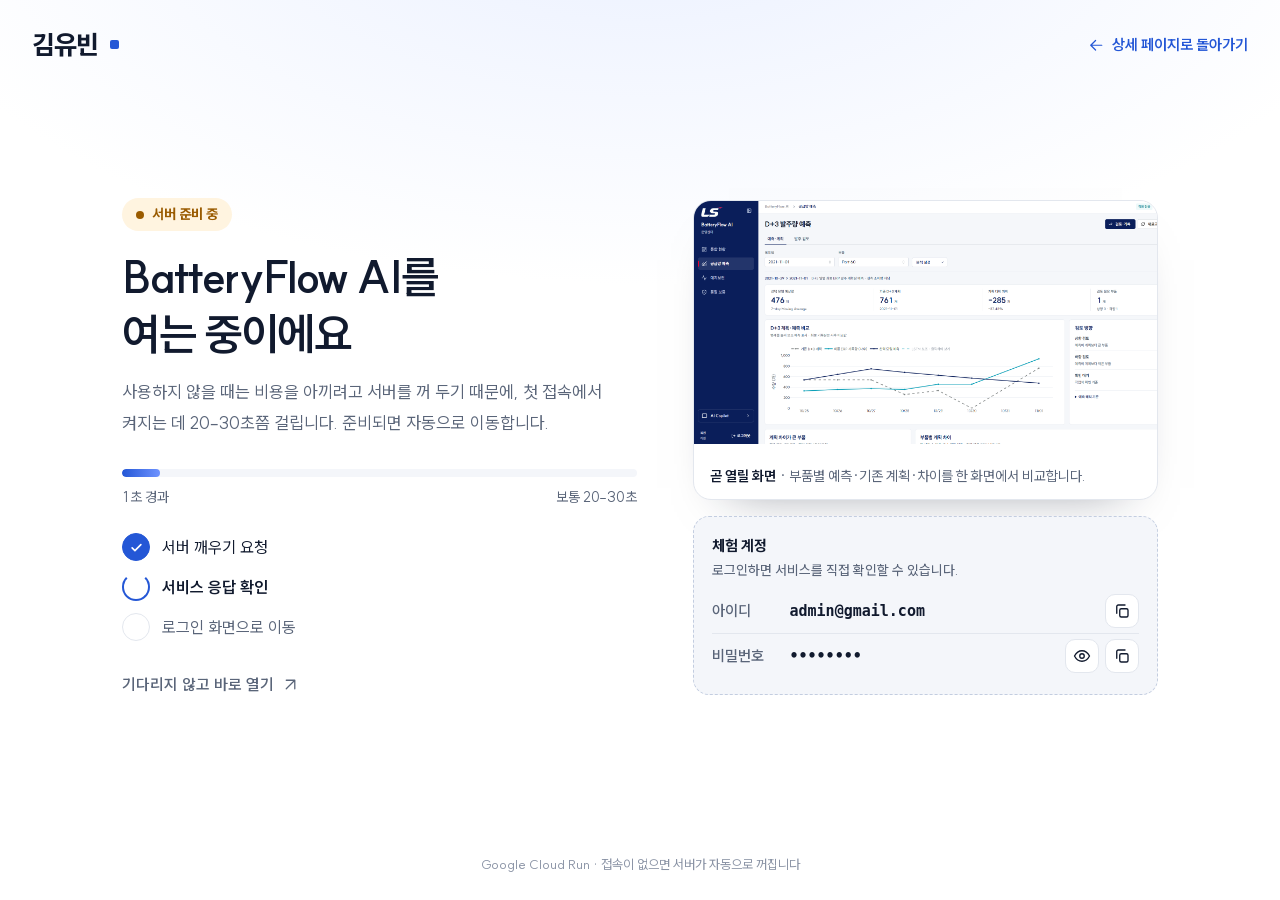
==== batteryflow-live.html @ 26dd02b1 "Add BatteryFlow launch page and prewarm live service" ====
<!doctype html>
<html lang="ko">
<head>
  <meta charset="utf-8">
  <meta name="viewport" content="width=device-width, initial-scale=1">
  <meta name="description" content="BatteryFlow AI 라이브 서비스를 여는 중입니다. 서버가 준비되면 로그인 화면으로 자동 이동합니다.">
  <meta name="robots" content="noindex">
  <title>BatteryFlow AI 여는 중 | 김유빈 포트폴리오</title>
  <link rel="icon" href="assets/favicon.svg" type="image/svg+xml">
  <link rel="preload" href="assets/SUIT-Variable.woff2" as="font" type="font/woff2" crossorigin>
  <link rel="stylesheet" href="styles.css?v=0.4.2">
  <link rel="stylesheet" href="batteryflow-live.css?v=0.4.2">
  <script>document.documentElement.classList.add('js');setTimeout(function(){if(!window.__siteReady)document.documentElement.classList.remove('js')},3000)</script>
  <script src="projects.js?v=0.4.2" defer></script>
  <script src="site.js?v=0.4.2" defer onerror="document.documentElement.classList.remove('js')"></script>
  <script src="batteryflow-live.js?v=0.4.2" defer></script>
</head>
<body class="wake-page">
  <div class="wake" data-wake data-target="https://batteryflow-u6lb5fm2vq-du.a.run.app/login" data-slow-after="60">
    <header class="wake-top">
      <a class="brand" href="./" aria-label="김유빈 포트폴리오 처음으로">김유빈<span aria-hidden="true"></span></a>
      <a class="text-link wake-back" href="batteryflow.html"><svg class="icon" viewBox="0 0 24 24" aria-hidden="true"><path d="M20 12H4m7-7-7 7 7 7"/></svg> 상세 페이지로 돌아가기</a>
    </header>

    <main class="wake-main" id="main">
      <div class="wake-copy">
        <p class="wake-chip" role="status" aria-live="polite"><span class="dot" aria-hidden="true"></span><span class="only-wait">서버 준비 중</span><span class="only-ready">준비 완료</span><span class="only-slow">조금 더 걸리고 있어요</span></p>
        <h1 class="only-wait">BatteryFlow AI를<br>여는 중이에요</h1>
        <h1 class="only-ready">준비됐어요.<br>로그인 화면으로 이동합니다</h1>
        <h1 class="only-slow">평소보다 오래<br>걸리고 있어요</h1>
        <p class="wake-lead only-wait">사용하지 않을 때는 비용을 아끼려고 서버를 꺼 두기 때문에, 첫 접속에서 켜지는 데 20–30초쯤 걸립니다. 준비되면 자동으로 이동합니다.</p>
        <p class="wake-lead only-ready"><span data-countdown-text><strong class="wake-count" data-count>3</strong>초 뒤 자동으로 이동합니다. 아래 체험 계정으로 로그인해 보세요.</span><span data-paused-text hidden>체험 계정을 확인한 뒤 “바로 이동”을 눌러 주세요.</span></p>
        <p class="wake-lead only-slow">서버가 아직 켜지는 중입니다. 조금 더 기다리거나, 새 탭에서 직접 열어 보세요. 오류가 아니라 대기 시간이 길어진 것입니다.</p>

        <div class="wake-progress" aria-hidden="true">
          <div class="wake-bar"><span></span></div>
          <div class="wake-meta"><span><span data-sec>0</span>초 경과</span><span class="only-wait">보통 20–30초</span><span class="only-ready">완료</span><span class="only-slow">계속 확인 중</span></div>
        </div>
        <ol class="wake-steps" aria-label="진행 단계">
          <li><span class="mark" aria-hidden="true"><svg class="icon" viewBox="0 0 24 24"><path d="m5 12.5 4.5 4.5L19 7.5"/></svg></span>서버 깨우기 요청</li>
          <li><span class="mark" aria-hidden="true"><svg class="icon" viewBox="0 0 24 24"><path d="m5 12.5 4.5 4.5L19 7.5"/></svg></span>서비스 응답 확인</li>
          <li><span class="mark" aria-hidden="true"><svg class="icon" viewBox="0 0 24 24"><path d="m5 12.5 4.5 4.5L19 7.5"/></svg></span>로그인 화면으로 이동</li>
        </ol>

        <div class="wake-actions">
          <a class="button only-ready" data-go href="https://batteryflow-u6lb5fm2vq-du.a.run.app/login">바로 이동 <svg class="icon" viewBox="0 0 24 24" aria-hidden="true"><path d="M4 12h16M13 5l7 7-7 7"/></svg></a>
          <a class="button only-slow" href="https://batteryflow-u6lb5fm2vq-du.a.run.app/login" target="_blank" rel="noopener noreferrer">새 탭에서 직접 열기 <svg class="icon" viewBox="0 0 24 24" aria-hidden="true"><path d="M6 18 18 6M6 6h12v12"/></svg></a>
          <button class="text-link only-slow" type="button" data-retry>다시 확인하기</button>
          <a class="text-link wake-skip only-wait" href="https://batteryflow-u6lb5fm2vq-du.a.run.app/login">기다리지 않고 바로 열기 <svg class="icon" viewBox="0 0 24 24" aria-hidden="true"><path d="M6 18 18 6M6 6h12v12"/></svg></a>
        </div>
        <noscript><p class="wake-lead"><a class="text-link" href="https://batteryflow-u6lb5fm2vq-du.a.run.app/login">BatteryFlow AI 열기</a> · 첫 접속은 20–30초 걸릴 수 있습니다.</p></noscript>
      </div>

      <aside class="wake-side" aria-label="곧 열릴 화면과 체험 계정">
        <figure class="wake-preview">
          <img src="assets/demand-dashboard.png" alt="곧 열릴 BatteryFlow 공급망 화면: 부품별 예측·기존 계획·차이 비교" width="1918" height="904">
          <figcaption><strong>곧 열릴 화면</strong> · 부품별 예측·기존 계획·차이를 한 화면에서 비교합니다.</figcaption>
        </figure>
        <div data-demo-account="batteryflow"></div>
      </aside>
    </main>

    <p class="wake-foot">Google Cloud Run · 접속이 없으면 서버가 자동으로 꺼집니다</p>
  </div>
</body>
</html>
---- styles.css ----
@font-face{font-family:SUIT;src:url('assets/SUIT-Variable.woff2') format('woff2');font-weight:100 900;font-style:normal;font-display:swap}

:root{
  --paper:#fff;
  --ink:#111a2e;
  --blue:#2457d6;
  --blue-bright:#6f93ff;
  --muted:#5a6579;
  --line:#e3e7ee;
  --soft:#f4f6fa;
  --night:#0a0f1d;
  --night-2:#131b2e;
  --width:1280px;
  --header:76px;
  --radius:24px;
  --ease:cubic-bezier(.2,.75,.2,1);
}

/* ---------- Base ---------- */
*{box-sizing:border-box}
html{scroll-behavior:smooth;scroll-padding-top:calc(var(--header) + 12px)}
body{margin:0;background:var(--paper);color:var(--ink);font-family:SUIT,system-ui,sans-serif;font-size:18px;line-height:1.75;word-break:keep-all;-webkit-font-smoothing:antialiased;overflow-x:hidden}
a{color:inherit;text-decoration:none}
a,button{-webkit-tap-highlight-color:transparent}
button{font:inherit;cursor:pointer}
a:focus-visible,button:focus-visible,summary:focus-visible{outline:3px solid var(--blue);outline-offset:4px;border-radius:6px}
img{display:block;max-width:100%;height:auto}
h1,h2,h3,p,figure,dl,dd,ol,ul{margin:0}
ol,ul{padding:0;list-style:none}
h1,h2,h3{line-height:1.25;letter-spacing:-.035em}
h2{font-size:clamp(32px,4vw,52px);font-weight:800}
h3{font-size:22px;font-weight:700}
.container{width:min(100% - 64px,var(--width));margin-inline:auto}
.icon{display:block;width:22px;height:22px;fill:none;stroke:currentColor;stroke-width:1.8;stroke-linecap:round;stroke-linejoin:round;flex:none;vertical-align:middle}
.muted{color:var(--muted)}
.mobile-break{display:none}
.skip-link{position:fixed;top:-100px;left:20px;background:white;padding:10px 20px;z-index:100;border-radius:8px}
.skip-link:focus{top:12px}

.eyebrow{display:inline-flex;align-items:center;gap:10px;font-size:14px;font-weight:700;letter-spacing:.14em;text-transform:uppercase;color:var(--blue);margin-bottom:16px}
.eyebrow::before{content:'';width:22px;height:2px;background:currentColor}
.eyebrow.light{color:var(--blue-bright)}
.section-head{margin-bottom:56px}
.section-note{margin-top:14px;font-size:19px;color:var(--muted)}

/* ---------- Buttons & links ---------- */
.button{display:inline-flex;align-items:center;justify-content:center;gap:14px;padding:14px 26px;min-height:54px;border-radius:999px;background:var(--blue);color:white;font-size:17px;font-weight:700;border:1.5px solid var(--blue);transition:background .25s,color .25s,transform .25s var(--ease),box-shadow .25s}
.button:hover{background:#1b46b8;border-color:#1b46b8;transform:translateY(-2px);box-shadow:0 12px 28px -12px rgba(36,87,214,.65)}
.button .icon{transition:transform .25s var(--ease)}
.button:hover .icon{transform:translateX(4px)}
.button.ghost{background:transparent;color:var(--ink);border-color:var(--line)}
.button.ghost:hover{border-color:var(--ink);box-shadow:none}
.button.ghost:hover .icon{transform:translate(2px,-2px)}
.text-link{display:inline-flex;align-items:center;gap:8px;color:var(--blue);font-weight:700}
.text-link:hover{text-decoration:underline;text-underline-offset:5px}
.text-link.ink{color:var(--ink)}
.tag-list{display:flex;flex-wrap:wrap;gap:8px}
.tag-list li{font-size:14px;font-weight:600;line-height:1;padding:8px 13px;border-radius:999px;background:white;border:1px solid var(--line);color:var(--ink)}

/* ---------- Header ---------- */
.scroll-progress{position:fixed;inset:0 0 auto;height:3px;background:var(--blue);transform:scaleX(0);transform-origin:0 50%;z-index:60}
.site-header{position:sticky;top:0;z-index:50;transition:background .3s,box-shadow .3s,backdrop-filter .3s}
.site-header.is-scrolled{background:rgba(255,255,255,.9);backdrop-filter:saturate(1.6) blur(14px);-webkit-backdrop-filter:saturate(1.6) blur(14px);box-shadow:0 1px 0 var(--line)}
.header-inner{height:var(--header);display:flex;align-items:center;justify-content:space-between}
.brand{font-size:26px;font-weight:800;letter-spacing:-.04em;display:flex;align-items:center;gap:12px}
.brand span{width:9px;height:9px;background:var(--blue);border-radius:2px}
nav{display:flex;gap:6px;font-weight:650;font-size:16px}
nav a{padding:9px 16px;border-radius:999px;transition:background .2s,color .2s}
nav a:hover{background:var(--soft)}
nav a.is-active{background:var(--ink);color:white}

/* ---------- Hero ---------- */
.hero{display:grid;grid-template-columns:minmax(0,1.45fr) minmax(0,1fr);gap:72px;align-items:center;padding-block:56px 72px;position:relative}
.hero-badge{display:inline-flex;align-items:center;gap:10px;padding:8px 16px 8px 14px;border-radius:999px;background:var(--soft);border:1px solid var(--line);font-size:15px;font-weight:650;margin-bottom:28px;transition:border-color .2s,background .2s}
.hero-badge:hover{border-color:var(--blue);background:white;color:var(--blue)}
.hero-badge .icon{width:16px;height:16px}
.live-dot{width:8px;height:8px;border-radius:50%;background:#ef3b3b;box-shadow:0 0 0 0 rgba(239,59,59,.5);animation:pulse 2s infinite;display:inline-block;flex:none}
@keyframes pulse{0%{box-shadow:0 0 0 0 rgba(239,59,59,.55)}70%{box-shadow:0 0 0 9px rgba(239,59,59,0)}100%{box-shadow:0 0 0 0 rgba(239,59,59,0)}}
.hero-title{font-size:clamp(44px,6.3vw,92px);font-weight:850;line-height:1.14;letter-spacing:-.05em}
.hero-title .line{display:block;overflow:hidden;padding-bottom:.06em}
.hero-title .line>span{display:inline-block}
.hero-title .accent{color:var(--blue);white-space:nowrap}
.hero-role{font-size:clamp(20px,1.9vw,27px);font-weight:600;margin-top:30px;letter-spacing:-.02em}
.hero-role strong{font-weight:800}
.hero-intro{margin-top:14px;color:var(--muted);font-size:clamp(17px,1.4vw,20px);line-height:1.8}
.actions{display:flex;flex-wrap:wrap;align-items:center;gap:14px;margin-top:36px}
.hero-visual{position:relative;justify-self:end;width:100%;max-width:440px}
.hero-visual::before{content:'';position:absolute;inset:8% 0 -6% -10%;background:radial-gradient(closest-side,rgba(36,87,214,.22),transparent);filter:blur(24px);z-index:-1}
.portrait-wrap{border-radius:32px;overflow:hidden;box-shadow:0 40px 80px -40px rgba(17,26,46,.45);will-change:transform}
.portrait{width:100%;aspect-ratio:4/5;object-fit:cover}
.hero-chip{position:absolute;display:flex;flex-direction:column;padding:12px 18px;border-radius:16px;background:rgba(255,255,255,.88);backdrop-filter:blur(12px);-webkit-backdrop-filter:blur(12px);box-shadow:0 18px 40px -18px rgba(17,26,46,.4);font-size:14px;line-height:1.45;animation:float 6s ease-in-out infinite}
.hero-chip strong{font-size:15px}
.hero-chip span{color:var(--muted)}
.chip-top{top:9%;left:-14%}
.chip-bottom{bottom:9%;right:0;animation-delay:-3s}
@keyframes float{0%,100%{transform:translateY(0)}50%{transform:translateY(-10px)}}

/* ---------- Marquee ---------- */
.marquee{border-block:1px solid var(--line);overflow:hidden;padding-block:22px;-webkit-mask-image:linear-gradient(90deg,transparent,#000 8%,#000 92%,transparent);mask-image:linear-gradient(90deg,transparent,#000 8%,#000 92%,transparent)}
.marquee-track{display:flex;width:max-content;animation:marquee 38s linear infinite}
.marquee:hover .marquee-track{animation-play-state:paused}
.marquee ul{display:flex;flex:none}
.marquee li{font-size:clamp(20px,2vw,28px);font-weight:750;letter-spacing:-.02em;color:#a3acbc;padding-inline:28px;display:flex;align-items:center;gap:56px;white-space:nowrap}
.marquee li::after{content:'';width:7px;height:7px;border-radius:50%;background:var(--blue);margin-left:-28px;margin-right:-28px;opacity:.7}
@keyframes marquee{to{transform:translateX(-50%)}}

/* ---------- Interview ---------- */
.interview-section{background:var(--night);color:white;padding-block:120px 110px;margin-top:96px;position:relative;overflow:hidden}
.interview-section::before{content:'';position:absolute;width:900px;height:900px;left:50%;top:38%;transform:translate(-50%,-50%);background:radial-gradient(closest-side,rgba(36,87,214,.35),transparent);pointer-events:none}
.interview-head{text-align:center;position:relative;margin-bottom:56px}
.interview-head .eyebrow{justify-content:center}
.interview-head h2{font-size:clamp(34px,4.6vw,62px)}
.interview-lead{margin:18px auto 0;max-width:640px;color:#b5bfd2;font-size:19px}
.interview{--vp:1;position:relative;max-width:1180px;margin-inline:auto}
.video-frame{position:relative;aspect-ratio:16/9;background:var(--night-2);overflow:hidden;border-radius:calc(28px - var(--vp) * 10px);transform:scale(calc(.84 + var(--vp) * .16));transform-origin:50% 0;box-shadow:0 50px 120px -40px rgba(36,87,214,.55),0 0 0 1px rgba(255,255,255,.08);will-change:transform}
.video-frame iframe,.video-frame video{position:absolute;inset:0;width:100%;height:100%;border:0;z-index:0;object-fit:cover;background:var(--night-2)}
.video-frame video[controls]{object-fit:contain;z-index:3}
.video-poster{position:absolute;inset:0;z-index:1;transition:opacity .6s}
.video-poster img{width:100%;height:100%;object-fit:cover}
.video-poster::after{content:'';position:absolute;inset:0;background:linear-gradient(180deg,rgba(10,15,29,.35) 0%,rgba(10,15,29,.55) 45%,rgba(10,15,29,.92) 100%)}
.video-cover{position:absolute;inset:0;z-index:2;border:0;width:100%;height:100%;background:transparent;color:white;display:flex;flex-direction:column;align-items:center;justify-content:flex-end;gap:4px;padding:32px;text-align:center;transition:opacity .5s}
.play-circle{position:absolute;top:50%;left:50%;width:96px;height:96px;margin:-48px 0 0 -48px;border-radius:50%;background:rgba(255,255,255,.14);backdrop-filter:blur(10px);-webkit-backdrop-filter:blur(10px);border:1.5px solid rgba(255,255,255,.55);display:grid;place-items:center;transition:transform .3s var(--ease),background .3s}
.play-circle::after{content:'';position:absolute;inset:-10px;border-radius:50%;border:1.5px solid rgba(255,255,255,.35);animation:ring 2.4s var(--ease) infinite}
@keyframes ring{0%{transform:scale(.9);opacity:1}100%{transform:scale(1.35);opacity:0}}
.play-circle svg{width:34px;height:34px;fill:white;stroke:white;stroke-width:1.5;stroke-linejoin:round;margin:0}
.video-cover:hover .play-circle{transform:scale(1.08);background:var(--blue)}
.video-title{font-size:22px;font-weight:750}
.video-subtitle{font-size:16px;color:#c8d0de}
.video-frame.is-loading .play-circle::after{animation-duration:1s}
.video-frame.is-playing .video-poster,.video-frame.is-playing .video-cover{opacity:0;pointer-events:none}
.sound-toggle{position:absolute;left:20px;bottom:20px;z-index:4;display:inline-flex;align-items:center;gap:10px;padding:12px 20px 12px 16px;border-radius:999px;border:1px solid rgba(255,255,255,.3);background:var(--blue);backdrop-filter:blur(12px);-webkit-backdrop-filter:blur(12px);color:white;font-size:15px;font-weight:700;opacity:0;transform:translateY(8px);transition:opacity .4s,transform .4s var(--ease),background .2s}
.sound-toggle[hidden]{display:none}
.video-frame video[controls]~.sound-toggle{bottom:64px}
.video-frame.is-playing .sound-toggle{opacity:1;transform:none}
.sound-toggle:hover{background:var(--blue)}
.sound-toggle.is-sound-on{background:rgba(75,85,99,.92);border-color:rgba(255,255,255,.24)}
.sound-toggle.is-sound-on:hover{background:rgba(55,65,81,.96)}
.sound-toggle .wave{animation:wave 1.4s ease-in-out infinite}
.sound-toggle.is-sound-on .wave{animation:none}
@keyframes wave{50%{opacity:.25}}
.interview figcaption{display:flex;flex-wrap:wrap;gap:8px 16px;justify-content:space-between;align-items:center;margin-top:22px;font-size:15px;color:#a7b1c4;position:relative}
.interview figcaption>span{display:inline-flex;align-items:center;gap:10px}
.interview figcaption a{display:inline-flex;align-items:center;gap:6px;color:white;font-weight:650}
.interview figcaption a:hover{color:var(--blue-bright)}
.interview figcaption .icon{width:17px;height:17px}

/* ---------- Featured work ---------- */
.work-section{padding-block:130px 60px}
.featured-list{display:grid;gap:40px}
.feature-card{--stack:0;position:sticky;top:calc(var(--header) + 24px)}
.feature-card:last-child{position:relative;top:auto}
.feature-inner{display:grid;grid-template-columns:minmax(0,1.3fr) minmax(0,1fr);gap:48px;align-items:center;padding:28px;border-radius:32px;background:var(--soft);border:1px solid var(--line);transform:scale(calc(1 - var(--stack) * .05));filter:brightness(calc(1 - var(--stack) * .12));transform-origin:50% 0;transition:box-shadow .3s}
.feature-card:nth-child(even) .feature-inner{grid-template-columns:minmax(0,1fr) minmax(0,1.3fr)}
.feature-card:nth-child(even) .feature-media{order:2}
.feature-media{display:block;border-radius:20px;overflow:hidden;background:white;box-shadow:0 30px 60px -36px rgba(17,26,46,.5);aspect-ratio:16/10}
.feature-media img{width:100%;height:100%;object-fit:cover;object-position:top left;transition:transform .8s var(--ease)}
.feature-inner:hover .feature-media img{transform:scale(1.04)}
.feature-body{padding:12px 16px 12px 0}
.feature-card:nth-child(even) .feature-body{padding:12px 0 12px 16px}
.feature-meta{display:flex;flex-wrap:wrap;align-items:center;gap:8px 14px;font-size:14px;color:var(--muted);font-weight:600}
.feature-num{font-size:14px;font-weight:800;color:white;background:var(--ink);border-radius:999px;padding:4px 11px;font-variant-numeric:tabular-nums}
.feature-category{color:var(--blue)}
.feature-body h3{font-size:clamp(30px,3.2vw,44px);font-weight:850;margin-top:18px}
.feature-body h3 a:hover{color:var(--blue)}
.feature-tagline{font-size:19px;color:var(--muted);margin-top:8px}
.feature-highlights{margin-block:26px;display:grid;gap:14px}
.feature-highlights>div{display:grid;grid-template-columns:76px 1fr;gap:14px;padding-top:14px;border-top:1px solid var(--line)}
.feature-highlights dt{font-size:14px;font-weight:750;color:var(--blue);line-height:1.9}
.feature-highlights dd{font-size:16.5px;line-height:1.7}
.feature-actions{display:flex;flex-wrap:wrap;align-items:center;gap:12px 18px;margin-top:28px}
.demo-account{margin-top:22px;padding:16px 18px;border-radius:16px;background:white;border:1px dashed #c3cde0}
.demo-title{font-size:15px;font-weight:750;margin-bottom:6px}
.demo-title span{display:block;font-size:13.5px;font-weight:500;color:var(--muted)}
.demo-row{display:grid;grid-template-columns:68px minmax(0,1fr) auto;align-items:center;gap:10px;padding:5px 0;font-size:15px}
.demo-row+.demo-row{border-top:1px solid var(--line)}
.demo-row dt{color:var(--muted);font-weight:600}
.demo-value{font-family:ui-monospace,SFMono-Regular,Consolas,monospace;font-size:15px;font-weight:600;overflow-wrap:anywhere;word-break:normal}
.demo-tools{display:flex;gap:6px}
.icon-btn{width:34px;height:34px;display:grid;place-items:center;padding:0;border-radius:10px;border:1px solid var(--line);background:white;color:var(--ink);transition:border-color .2s,color .2s,background .2s}
.icon-btn .icon{width:18px;height:18px}
.icon-btn:hover{border-color:var(--ink)}
.icon-btn.is-done{color:#0f7a4b;border-color:#0f7a4b;background:#e3f6ec}
.noscript-note{margin-top:20px}

/* ---------- Archive ---------- */
.archive-section{padding-block:70px 40px}
.archive-section[hidden]{display:none}
.archive-head{display:flex;justify-content:space-between;align-items:flex-end;gap:24px;flex-wrap:wrap;margin-bottom:40px}
.archive-head h2{font-size:clamp(28px,3vw,40px)}
.count{font-size:.55em;color:var(--muted);font-weight:700;vertical-align:super}
.filters{display:flex;flex-wrap:wrap;gap:8px}
.filter{border:1px solid var(--line);background:white;border-radius:999px;padding:9px 18px;font-size:15px;font-weight:650;color:var(--muted);transition:all .2s}
.filter:hover{border-color:var(--ink);color:var(--ink)}
.filter.is-active{background:var(--ink);border-color:var(--ink);color:white}
.archive-grid{display:grid;grid-template-columns:repeat(auto-fill,minmax(320px,1fr));gap:28px}
.archive-card{display:flex;flex-direction:column;border-radius:24px;border:1px solid var(--line);overflow:hidden;background:white;transition:transform .35s var(--ease),box-shadow .35s,border-color .35s}
.archive-card[hidden]{display:none}
.archive-card:hover{transform:translateY(-6px);box-shadow:0 30px 60px -30px rgba(17,26,46,.35);border-color:transparent}
.archive-thumb{aspect-ratio:16/10;background:var(--soft);overflow:hidden}
.archive-thumb img{width:100%;height:100%;object-fit:cover;object-position:top left;transition:transform .6s var(--ease)}
.archive-card:hover .archive-thumb img{transform:scale(1.05)}
.archive-body{padding:22px 24px 26px;display:flex;flex-direction:column;gap:10px;flex:1}
.archive-meta{display:flex;justify-content:space-between;gap:12px;font-size:13.5px;color:var(--muted);font-weight:600}
.archive-meta span:first-child{color:var(--blue)}
.archive-body h3{display:flex;align-items:center;justify-content:space-between;gap:12px;font-size:22px}
.archive-body h3 .icon{transition:transform .3s var(--ease)}
.archive-card:hover h3 .icon{transform:translateX(4px)}
.archive-body p{font-size:16px;color:var(--muted);line-height:1.6}
.archive-body .tag-list{margin-top:auto;padding-top:8px}
.archive-body .tag-list li{background:var(--soft);border-color:transparent;font-size:13px}

/* ---------- About ---------- */
.about-section{background:var(--soft);padding-block:120px;margin-top:90px}
.about-grid{display:grid;grid-template-columns:minmax(0,1fr) minmax(0,1.15fr);gap:80px;align-items:start}
.about-copy{position:sticky;top:calc(var(--header) + 40px)}
.about-copy h2{font-size:clamp(30px,3.4vw,46px);line-height:1.35;margin-bottom:28px}
.about-copy>p:not(.eyebrow){margin-top:18px;font-size:18px;line-height:1.85;color:#2c374d}
.skills{display:grid;gap:18px}
.skill-card{background:white;border:1px solid var(--line);border-radius:var(--radius);padding:30px 32px;display:grid;grid-template-columns:auto 1fr;column-gap:22px;row-gap:6px;transition:transform .35s var(--ease),box-shadow .35s}
.skill-card:hover{transform:translateY(-4px);box-shadow:0 24px 50px -30px rgba(17,26,46,.35)}
.skill-index{grid-row:span 3;font-size:15px;font-weight:800;color:var(--blue);font-variant-numeric:tabular-nums;line-height:1.9}
.skill-card h3{font-size:22px}
.skill-card p{font-size:16.5px;color:var(--muted)}
.skill-card .tag-list{margin-top:12px}
.skill-card .tag-list li{background:var(--soft);border-color:transparent}

/* ---------- Credentials ---------- */
.credentials-section{padding-block:120px 130px}
.credentials-grid{display:grid;gap:72px}
.cred-subtitle{font-size:15px;font-weight:750;color:var(--muted);margin-bottom:24px;padding-bottom:14px;border-bottom:1px solid var(--line)}
.timeline{position:relative;display:grid;grid-template-columns:repeat(4,minmax(0,1fr));gap:28px}
.timeline::before{content:'';position:absolute;left:28px;right:28px;top:28px;height:2px;background:linear-gradient(90deg,var(--blue),var(--line))}
.timeline li{position:relative}
.edu-mark{position:relative;z-index:1;width:56px;height:56px;margin-bottom:18px;display:grid;place-items:center;border-radius:50%;background:white;border:1px solid var(--line);box-shadow:0 10px 24px -14px rgba(17,26,46,.45);overflow:hidden}
.edu-mark img{width:34px;height:40px;object-fit:contain}
.edu-mark-round img{width:100%;height:100%;padding:3px}
.edu-mark-wide img{width:38px;height:auto}
.timeline-date{display:block;font-size:14px;font-weight:700;color:var(--blue);font-variant-numeric:tabular-nums}
.timeline h3{font-size:21px;margin-top:6px;display:flex;flex-wrap:wrap;align-items:center;gap:8px}
.timeline p{font-size:15.5px;color:var(--muted);margin-top:6px;line-height:1.6}
.status{flex:none;font-size:12.5px;font-weight:700;letter-spacing:0;color:#0f7a4b;background:#e3f6ec;border-radius:999px;padding:4px 10px;line-height:1.2}
.status.done{color:var(--blue);background:#eaf0ff}
.muted-status{color:var(--muted);background:var(--soft)}
.cert-grid{display:grid;grid-template-columns:repeat(4,minmax(0,1fr));gap:20px}
.cert-card{display:flex;padding:10px;border-radius:18px;background:linear-gradient(150deg,#fdfaf1,#f2e8cf);box-shadow:0 1px 0 rgba(120,90,30,.08),0 26px 50px -34px rgba(110,80,20,.55);transition:transform .4s var(--ease),box-shadow .4s}
.cert-card:hover{transform:translateY(-6px) rotate(-.4deg);box-shadow:0 1px 0 rgba(120,90,30,.08),0 34px 60px -32px rgba(110,80,20,.6)}
.cert-frame{flex:1;display:flex;flex-direction:column;align-items:center;text-align:center;padding:30px 20px 18px;border:1.5px solid #c9a961;outline:1px solid rgba(201,169,97,.55);outline-offset:-7px;border-radius:10px;background:radial-gradient(circle at 50% 30%,rgba(201,169,97,.14),transparent 62%)}
.cert-label{font-size:12px;font-weight:700;letter-spacing:.3em;color:#94742e;padding-left:.3em}
.cert-card h3{font-size:26px;font-weight:850;margin-top:14px}
.cert-card h3 small{display:block;font-size:14px;font-weight:650;color:var(--muted);margin-top:4px;letter-spacing:-.01em}
.cert-issuer{display:flex;align-items:center;gap:10px;font-size:14.5px;font-weight:650;color:#6e5a2c;margin-top:14px}
.cert-issuer::before,.cert-issuer::after{content:'';width:18px;height:1px;background:#c9a961}
.cert-desc{font-size:14.5px;line-height:1.65;color:var(--muted);margin-top:14px}
.cert-foot{width:100%;margin-top:auto;padding-top:16px;display:flex;align-items:center;justify-content:space-between;gap:12px;border-top:1px dashed rgba(148,116,46,.45)}
.cert-desc+.cert-foot{margin-top:22px}
.cert-date{display:flex;flex-direction:column;align-items:flex-start;line-height:1.3;font-size:16px;font-weight:750;font-variant-numeric:tabular-nums}
.cert-date small{font-size:11.5px;font-weight:700;letter-spacing:.12em;color:#94742e}
.cert-seal{flex:none;width:50px;height:50px;border-radius:50%;display:grid;place-items:center;border:2px solid #c2412d;box-shadow:inset 0 0 0 3px #f8f0dc,inset 0 0 0 4px #c2412d;color:#c2412d;font-size:13px;font-weight:800;transform:rotate(-12deg);opacity:.85}

/* ---------- Contact ---------- */
.contact-section{background:var(--night);color:white;padding-block:120px 36px;position:relative;overflow:hidden}
.contact-section::before{content:'';position:absolute;width:760px;height:760px;right:-200px;top:-260px;background:radial-gradient(closest-side,rgba(36,87,214,.4),transparent);pointer-events:none}
.contact-section .container{position:relative}
.contact-section h2{font-size:clamp(34px,5vw,68px)}
.contact-lead{color:#b5bfd2;font-size:20px;margin-top:16px}
.email-link{display:inline-flex;align-items:center;gap:18px;font-size:clamp(24px,4.4vw,60px);font-weight:800;margin-top:44px;line-height:1.3;letter-spacing:-.03em;overflow-wrap:anywhere;word-break:normal;background:linear-gradient(currentColor,currentColor) 0 100%/0 3px no-repeat;padding-bottom:6px;transition:background-size .5s var(--ease),color .3s}
.email-link:hover{background-size:100% 3px;color:var(--blue-bright)}
.email-link .icon{width:.75em;height:.75em;transition:transform .3s var(--ease)}
.email-link:hover .icon{transform:translate(4px,-4px)}
.footer-bottom{border-top:1px solid #253049;margin-top:90px;padding-top:26px;display:flex;justify-content:space-between;font-size:15px;color:#9aa5ba}
.footer-bottom a{display:inline-flex;align-items:center;gap:6px}
.footer-bottom a:hover{color:white}
.footer-bottom .icon{width:17px;height:17px}

/* ---------- Scroll reveal (only when JS is running) ---------- */
.js [data-reveal]{opacity:0;transform:translate3d(0,32px,0);filter:blur(6px);transition:opacity .9s var(--ease),transform .9s var(--ease),filter .9s var(--ease)}
.js [data-reveal="scale"]{transform:scale(.94)}
.js [data-reveal].is-visible{opacity:1;transform:none;filter:none}
[data-delay="1"]{transition-delay:.08s!important}
[data-delay="2"]{transition-delay:.16s!important}
[data-delay="3"]{transition-delay:.24s!important}
[data-delay="4"]{transition-delay:.32s!important}
[data-delay="5"]{transition-delay:.4s!important}
.js .hero-title .line>span{transform:translateY(110%);transition:transform 1.1s var(--ease)}
.js .hero-title .line:nth-child(2)>span{transition-delay:.1s}
.js .hero-title .line:nth-child(3)>span{transition-delay:.2s}
.js.is-loaded .hero-title .line>span{transform:none}

/* ---------- Case study page ---------- */
.case{max-width:1040px;padding-block:40px 80px}
.back-link{font-size:16px}
.case-header{padding-block:36px 44px}
.case-header .eyebrow{margin-bottom:12px}
.case-actions{display:flex;flex-wrap:wrap;gap:12px}
.case-header .demo-account{max-width:520px}
.case-header h1{font-size:clamp(40px,5.4vw,64px);font-weight:850;line-height:1.15;margin-bottom:14px;letter-spacing:-.045em}
.case-headline{font-size:clamp(26px,3.2vw,40px);font-weight:750;line-height:1.35;letter-spacing:-.035em;color:#2c374d}
.case-meta{display:flex;flex-wrap:wrap;gap:8px;margin-block:26px 22px}
.case-meta li{font-size:14.5px;font-weight:650;padding:7px 14px;border-radius:999px;background:var(--soft)}
.case-cover{margin-bottom:24px;border-radius:24px;overflow:hidden;border:1px solid var(--line);box-shadow:0 40px 80px -50px rgba(17,26,46,.55)}
.case-cover img{width:100%}
.case-cover-caption{font-size:14.5px;color:var(--muted);margin-bottom:24px}
.case-section{padding-block:48px;border-bottom:1px solid var(--line)}
.case-section h2{font-size:clamp(23px,2.4vw,30px);line-height:1.45;display:flex;gap:20px;margin-bottom:18px}
.step-number{color:var(--blue);font-variant-numeric:tabular-nums;font-weight:800;flex:none}
.case-content{padding-left:56px}
.case-content p+p{margin-top:16px}
.case-content p{font-size:18px;line-height:1.85}
.flow-row{display:flex;align-items:center;justify-content:space-between;gap:16px;margin-top:26px;font-size:17px;font-weight:700}
.flow-row span,.ranking span{flex:1;text-align:center;padding:16px 18px;border-radius:16px;background:var(--soft);border:1px solid var(--line)}
.flow-row span:last-child{background:var(--blue);color:white;border-color:var(--blue)}
.flow-row .icon,.ranking .icon{color:var(--muted)}
.table-wrap{overflow-x:auto;margin-block:22px;border:1px solid var(--line);border-radius:18px}
table{width:100%;border-collapse:collapse;font-size:17px;line-height:1.5}
th,td{text-align:left;border-bottom:1px solid var(--line);padding:15px 20px}
tbody tr:last-child th,tbody tr:last-child td{border-bottom:0}
thead th{background:var(--soft);font-weight:700;font-size:15px;color:var(--muted)}
tbody tr:first-child{background:#f3f6ff}
tbody tr:first-child td:nth-child(2){color:var(--blue);font-weight:800}
td:nth-child(2),th:nth-child(2){font-variant-numeric:tabular-nums;text-align:right}
caption{text-align:left;font-size:14.5px;color:var(--muted);caption-side:bottom;padding:12px 20px}
.decision{margin:28px 0 0;border-radius:18px;background:#f3f6ff;border-left:4px solid var(--blue);padding:22px 26px}
.decision strong{font-size:20px;color:var(--blue)}
.decision p{color:var(--muted);margin-top:8px}
.ranking{margin-top:22px;display:flex;gap:14px;align-items:center;font-variant-numeric:tabular-nums;font-weight:700}
.case-section.service-section{border-bottom:0}
.service-section h2{display:block}
.service-section p{font-size:18px}
.service-flow{display:grid;grid-template-columns:repeat(4,1fr);gap:12px;margin-block:22px 18px;counter-reset:flow}
.service-flow li{counter-increment:flow;padding:20px;border-radius:18px;background:var(--night);color:white;font-weight:700;font-size:17px}
.service-flow li::before{content:'0' counter(flow);display:block;font-size:13px;color:var(--blue-bright);margin-bottom:6px}
.disclosures{margin-block:8px 40px;display:grid;gap:12px}
.disclosures details{border:1px solid var(--line);border-radius:18px;padding:0 24px;transition:border-color .2s,background .2s}
.disclosures details[open]{background:var(--soft)}
.disclosures details:hover{border-color:#c9d1de}
.disclosures summary{padding:20px 34px 20px 0;cursor:pointer;list-style:none;font-size:18px;font-weight:700;position:relative}
.disclosures summary::-webkit-details-marker{display:none}
.disclosures summary:after{content:'';box-sizing:border-box;position:absolute;right:7px;top:50%;width:8px;height:8px;border-right:2px solid var(--ink);border-bottom:2px solid var(--ink);transform:translateY(-50%) rotate(45deg);transition:transform .25s}
.disclosures details[open]>summary:after{transform:translateY(-50%) rotate(225deg)}
.disclosures details>div{padding:0 0 24px;font-size:17px}
.disclosures p+p{margin-top:15px}
.disclosures ol{list-style:decimal;padding-left:22px}
.disclosures li+li{margin-top:8px}
.evidence-links{display:flex;gap:12px 25px;flex-wrap:wrap}
.evidence-links a{text-decoration:underline;text-underline-offset:4px;color:var(--blue)}
.supporting-figure{margin-top:22px}
.supporting-figure img{width:100%;border:1px solid var(--line);border-radius:14px;background:white}
figcaption{font-size:14.5px;color:var(--muted);line-height:1.5;margin-top:10px}
.case-footer{display:flex;justify-content:space-between;align-items:center;gap:24px;font-size:15px;color:var(--muted);padding-top:12px}

/* ---------- Responsive ---------- */
@media (max-width:1100px){
  .hero{gap:48px}
  .chip-top{left:-6%}
  .chip-bottom{right:-4%}
  .feature-inner,.feature-card:nth-child(even) .feature-inner{grid-template-columns:1fr;gap:28px}
  .feature-card:nth-child(even) .feature-media{order:0}
  .feature-body,.feature-card:nth-child(even) .feature-body{padding:0 8px 8px}
  .about-grid{gap:48px}
  .credentials-grid{gap:56px}
  .timeline{grid-template-columns:repeat(2,minmax(0,1fr));row-gap:40px}
  .timeline::before{display:none}
  .cert-grid{grid-template-columns:repeat(2,minmax(0,1fr))}
}
@media (max-width:820px){
  body{font-size:17px}
  .container{width:min(100% - 40px,var(--width))}
  :root{--header:64px}
  .brand{font-size:22px}
  nav{gap:0;font-size:14.5px}
  nav a{padding:7px 10px}
  .hero{grid-template-columns:minmax(0,1fr);padding-block:32px 48px;gap:40px}
  .hero-visual{justify-self:center;max-width:240px;order:-1}
  .chip-top{left:-22%;top:8%}
  .chip-bottom{right:-22%;bottom:8%}
  .hero-chip{padding:9px 13px;font-size:12.5px}
  .hero-chip strong{font-size:13.5px}
  .desktop-break{display:none}
  .mobile-break{display:inline}
  .button{min-height:50px;padding:12px 22px;font-size:16px}
  .interview-section{padding-block:80px;margin-top:64px}
  .interview-head{margin-bottom:36px}
  .interview-lead{font-size:17px}
  .video-frame{border-radius:16px;transform:none}
  .play-circle{width:72px;height:72px;margin:-36px 0 0 -36px}
  .play-circle svg{width:26px;height:26px}
  .video-cover{padding:18px}
  .video-title{font-size:17px}
  .video-subtitle{font-size:14px}
  .sound-toggle{left:12px;bottom:12px;font-size:13.5px;padding:9px 14px 9px 12px}
  .interview figcaption{font-size:13.5px}
  .work-section{padding-block:90px 40px}
  .section-head{margin-bottom:36px}
  .feature-card{position:relative;top:auto}
  .feature-inner{padding:16px;border-radius:24px;transform:none;filter:none}
  .feature-media{border-radius:14px}
  .feature-highlights>div{grid-template-columns:64px 1fr}
  .feature-highlights dd{font-size:15.5px}
  .archive-grid{grid-template-columns:1fr}
  .about-section{padding-block:80px;margin-top:60px}
  .about-grid{grid-template-columns:1fr}
  .about-copy{position:static}
  .skill-card{padding:24px}
  .credentials-section{padding-block:80px 90px}
  .cert-grid{grid-template-columns:1fr;max-width:420px}
  .timeline{grid-template-columns:1fr;row-gap:28px}
  .timeline::before{display:block;left:27px;right:auto;top:28px;bottom:28px;width:2px;height:auto;background:linear-gradient(var(--blue),var(--line))}
  .timeline li{display:grid;grid-template-columns:56px minmax(0,1fr);column-gap:18px;align-content:start}
  .edu-mark{grid-row:1/span 3;margin-bottom:0}
  .contact-section{padding-block:80px 28px}
  .contact-lead{font-size:17px}
  .footer-bottom{margin-top:60px}
  .case{padding-block:24px 48px}
  .case-section{padding-block:34px}
  .case-section h2{gap:12px}
  .case-content{padding-left:0}
  .case-content p{font-size:17px}
  .flow-row,.ranking{flex-direction:column;align-items:stretch;gap:8px}
  .flow-row .icon,.ranking .icon{transform:rotate(90deg);align-self:center;width:18px;height:18px}
  .service-flow{grid-template-columns:1fr 1fr}
  th,td{padding:12px 12px;font-size:15px}
  .decision{padding:18px 20px}
  .decision strong{font-size:18px}
  .disclosures details{padding:0 18px}
  .disclosures summary{font-size:17px}
  .case-footer{align-items:flex-start;flex-direction:column;gap:14px}
}
@media (max-width:420px){
  .brand{font-size:20px;gap:8px}
  nav{font-size:13.5px}
  nav a{padding:7px 6px}
}

@media (prefers-reduced-motion:reduce){
  html{scroll-behavior:auto}
  *,*::before,*::after{animation:none!important;transition:none!important}
  .video-frame{transform:none}
}

@media print{
  nav,.skip-link,.scroll-progress,.actions,.back-link,.marquee,.interview-section,.footer-bottom,.hero-chip,.hero-badge{display:none}
  .site-header{position:static}
  body{font-size:11pt}
  .js [data-reveal],.js .hero-title .line>span{opacity:1;transform:none;filter:none}
  .container{width:100%;max-width:none}
  .hero{padding-block:20px}
  .hero-title{font-size:30pt}
  .hero-visual{max-width:160px}
  .feature-card{position:static}
  .about-section,.contact-section{background:white;color:var(--ink)}
  .contact-lead{color:var(--muted)}
  .email-link{font-size:18pt}
  h2,h3,summary{break-after:avoid}
  figure,table,.decision,.feature-card,.cert-card{break-inside:avoid}
}

/* Keep the Busan project title in meaningful phrases. */
.feature-body h3:has(.project-title-line){font-size:clamp(26px,2.9vw,40px)}
.project-title-line{display:block;white-space:nowrap}
@media(max-width:360px){.feature-body h3:has(.project-title-line){font-size:25px}}

/* Keep controls and their icons centred when labels wrap or controls change state. */
.hero-copy{min-width:0}
.button,.icon-btn,.pharmacy-switch button{line-height:1.4}
.button,.text-link{max-width:100%}
.icon-btn{line-height:1}
.case-actions{align-items:center}
.text-link .icon{width:1.1em;height:1.1em}
@media(max-width:480px){
 .hero-title{font-size:clamp(34px,11vw,44px)}
 .chip-top{left:-8%}
 .chip-bottom{right:-8%}
 /* The heading and caption already describe the clip outside this small frame. */
 .video-cover .video-title,.video-cover .video-subtitle{display:none}
}

/* Keep chart axes visible in the new project card. */
.feature-media[href="power-forecast.html"] img{object-fit:contain;object-position:center}
.feature-inner:hover .feature-media[href="power-forecast.html"] img{transform:none}

/* v0.4.0 · 상세 페이지 첫 화면의 역할 표와 핵심 수치 카드 (공통) */
.case-subline{font-size:16px;color:var(--muted);margin-top:10px}
.case-roles{margin-block:18px 20px;font-size:15px;line-height:1.7}
.case-roles>div{display:grid;grid-template-columns:76px minmax(0,1fr);gap:12px;margin-top:7px}
.case-roles dt{font-weight:750;color:var(--ink)}
.case-roles dd{margin:0;color:var(--muted);min-width:0;overflow-wrap:anywhere}
.case-stats{list-style:none;padding:0;display:grid;grid-template-columns:repeat(3,minmax(0,1fr));gap:14px;margin-block:24px}
.case-stats li{border:1px solid var(--line);border-radius:16px;padding:20px;background:var(--soft);min-width:0}
.case-stats span{display:block;color:var(--blue);font-size:12.5px;font-weight:750;line-height:1.6;margin-bottom:10px}
.case-stats strong{display:block;font-size:24px;line-height:1.4;letter-spacing:-.025em;font-variant-numeric:tabular-nums}
.case-stats p{font-size:14px;line-height:1.65;margin-top:8px;color:var(--muted)}
@media (max-width:820px){
  .case-roles{font-size:14px}
  .case-roles>div{grid-template-columns:65px minmax(0,1fr);gap:9px}
  .case-stats{grid-template-columns:minmax(0,1fr);gap:12px}
  .case-stats li{padding:18px 20px}
}
@media print{.case-stats,.case-roles{break-inside:avoid}}

/* 2026-10-17 · 정렬 보완: 프로필 하단 배지를 사진 밖으로, 2열 학력·1열 자격증 중앙 정렬 */
@media (min-width:821px){
  .hero-visual{margin-right:24px}
  .chip-bottom{right:-8%}
}
@media (max-width:1100px) and (min-width:821px){
  .timeline li{text-align:center}
  .timeline .edu-mark{margin-inline:auto}
  .timeline h3{justify-content:center}
}
@media (max-width:820px){
  .cert-grid{margin-inline:auto;width:100%}
}
---- batteryflow-live.css ----
/* BatteryFlow 라이브 서비스 중간 로딩 페이지 (v0.4.2) */
.wake-page{background:#fff}
.wake{--p:0%;--green:#0f7a4b;--green-bg:#e3f6ec;--amber:#9a5b00;--amber-bg:#fff4e0;min-height:100vh;min-height:100svh;display:grid;grid-template-rows:auto 1fr auto;background:radial-gradient(1100px 560px at 50% -12%,#eaf0ff 0%,rgba(234,240,255,0) 70%),#fff}
.wake-top{display:flex;justify-content:space-between;align-items:center;gap:16px;width:100%;max-width:1280px;margin:0 auto;padding:22px 32px}
.wake-back{font-size:15px}
.wake-main{display:grid;grid-template-columns:minmax(0,1.05fr) minmax(0,.95fr);gap:56px;align-items:center;width:100%;max-width:1100px;margin:0 auto;padding:16px 32px 48px}
.wake-copy{min-width:0}
.wake-chip{display:inline-flex;align-items:center;gap:8px;padding:6px 14px;border-radius:999px;font-size:14px;font-weight:750;line-height:1.5;background:var(--amber-bg);color:var(--amber)}
.wake-chip .dot{width:8px;height:8px;border-radius:50%;background:currentColor;animation:wake-pulse 1.6s infinite}
.wake h1{font-size:clamp(30px,3.6vw,44px);line-height:1.3;letter-spacing:-.03em;margin-top:18px}
.wake-lead{font-size:17px;color:var(--muted);margin-top:14px;line-height:1.8;max-width:34em}
.wake-lead strong{color:var(--green);font-variant-numeric:tabular-nums}
.wake-progress{margin-top:30px}
.wake-bar{height:8px;border-radius:999px;background:var(--soft);overflow:hidden;position:relative}
.wake-bar span{position:absolute;inset:0 auto 0 0;width:var(--p);border-radius:inherit;background:linear-gradient(90deg,var(--blue),var(--blue-bright));transition:width .6s var(--ease)}
.wake-bar span::after{content:'';position:absolute;inset:0;background:linear-gradient(90deg,transparent,rgba(255,255,255,.55),transparent);transform:translateX(-100%);animation:wake-shine 1.6s infinite}
.wake-meta{display:flex;justify-content:space-between;gap:12px;font-size:14px;color:var(--muted);margin-top:8px;font-variant-numeric:tabular-nums}
.wake-steps{list-style:none;padding:0;margin-top:24px;display:grid;gap:12px}
.wake-steps li{display:grid;grid-template-columns:28px minmax(0,1fr);gap:12px;align-items:center;font-size:16px;color:var(--muted)}
.wake-steps .mark{width:28px;height:28px;border-radius:50%;display:grid;place-items:center;border:1.5px solid var(--line);background:#fff}
.wake-steps .mark .icon{width:15px;height:15px;stroke-width:2.6;opacity:0}
.wake-steps li.is-done{color:var(--ink)}
.wake-steps li.is-done .mark{background:var(--blue);border-color:var(--blue);color:#fff}
.wake-steps li.is-done .mark .icon{opacity:1}
.wake-steps li.is-now{color:var(--ink);font-weight:700}
.wake-steps li.is-now .mark{border:2.5px solid var(--blue);border-top-color:transparent;animation:wake-spin 1s linear infinite}
.wake-actions{display:flex;flex-wrap:wrap;align-items:center;gap:12px 20px;margin-top:30px}
.wake-actions .text-link{background:none;border:0;padding:0;font:inherit;font-size:15.5px;font-weight:700;cursor:pointer}
.wake-skip{color:var(--muted)!important;font-weight:650!important}
.wake-side{display:grid;gap:16px;min-width:0}
.wake-preview{border-radius:18px;overflow:hidden;border:1px solid var(--line);background:#fff;box-shadow:0 24px 48px -36px rgba(17,26,46,.5)}
.wake-preview img{display:block;width:100%;aspect-ratio:16/8.4;object-fit:cover;object-position:left top}
.wake-preview figcaption{font-size:14px;color:var(--muted);padding:12px 16px}
.wake-preview figcaption strong{color:var(--ink)}
.wake-side .demo-account{margin-top:0;background:var(--soft)}
.wake-foot{text-align:center;font-size:13px;color:#8a93a5;padding:16px 24px 24px}

/* 상태: 기본(준비 중) · is-ready · is-slow — 숨김만 지정하고 보이는 모양은 각 요소의 원래 display를 쓴다 */
.wake:not(.is-ready) .only-ready,.wake:not(.is-slow) .only-slow,.wake.is-ready .only-wait,.wake.is-slow .only-wait{display:none}
.wake.is-ready .wake-chip{background:var(--green-bg);color:var(--green)}
.wake.is-slow .wake-chip{background:#fdecea;color:#b4372a}
.wake.is-ready .wake-chip .dot,.wake.is-slow .wake-chip .dot{animation:none}
.wake.is-ready .wake-bar span{background:#17a061}
.wake.is-slow .wake-bar span{background:#d9a441}
.wake.is-ready .wake-bar span::after,.wake.is-slow .wake-bar span::after{display:none}

@keyframes wake-pulse{0%{box-shadow:0 0 0 0 rgba(199,154,59,.55)}70%{box-shadow:0 0 0 8px rgba(199,154,59,0)}100%{box-shadow:0 0 0 0 rgba(199,154,59,0)}}
@keyframes wake-shine{to{transform:translateX(100%)}}
@keyframes wake-spin{to{transform:rotate(360deg)}}

@media (max-width:820px){
  .wake-top{padding:18px 20px}
  .wake-back{font-size:14px}
  .wake-main{grid-template-columns:minmax(0,1fr);gap:28px;padding:4px 20px 32px;align-items:start}
  .wake h1{font-size:28px}
  .wake-lead{font-size:15.5px}
  .wake-preview{display:none}
}
@media (prefers-reduced-motion:reduce){
  .wake-chip .dot,.wake-bar span::after,.wake-steps li.is-now .mark{animation:none}
  .wake-steps li.is-now .mark{border-top-color:var(--blue)}
}
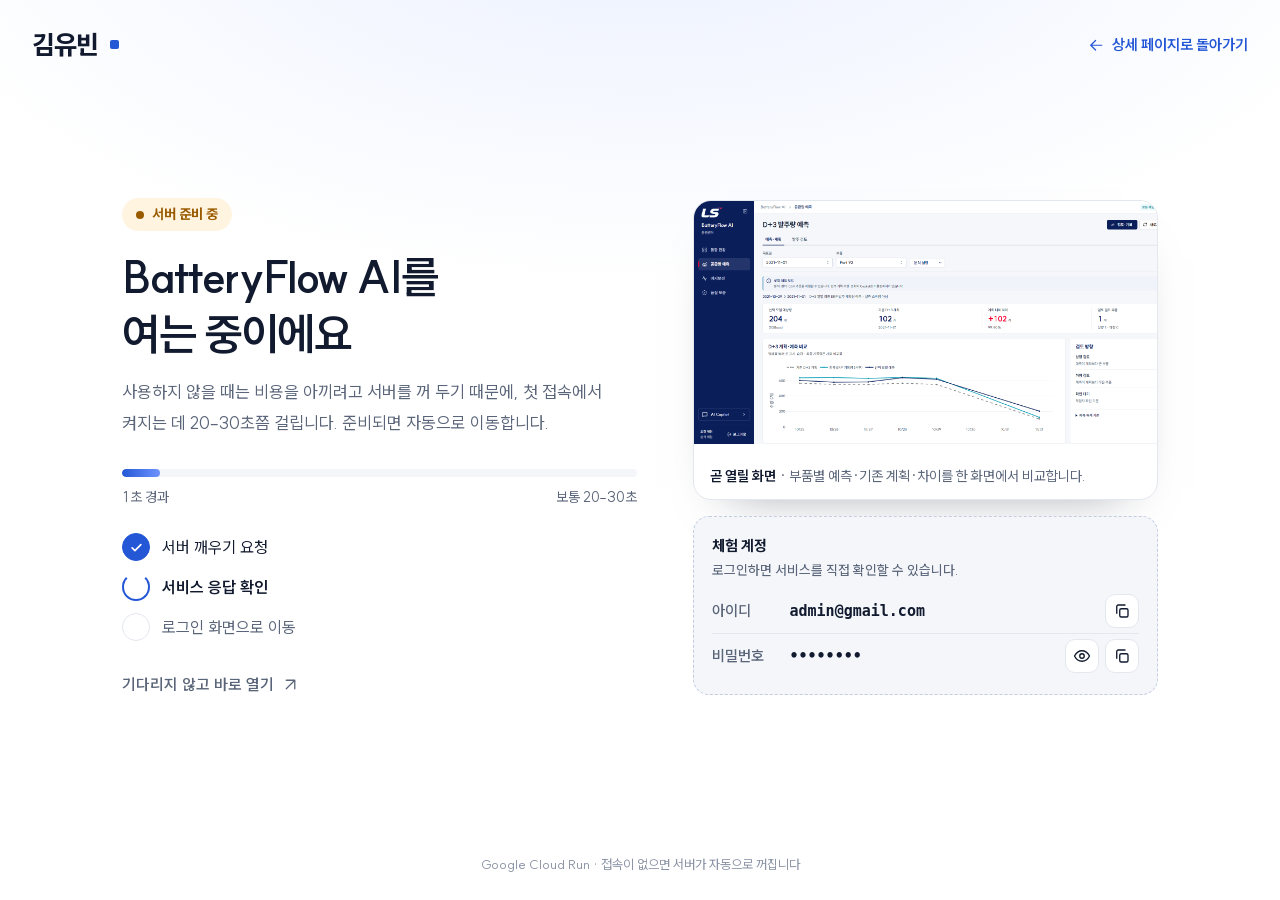
==== commit 06d47418: "Replace BatteryFlow dashboard capture with the v3 screen The case study and home card still showed t" ====
--- a/batteryflow-live.html
+++ b/batteryflow-live.html
@@ -8,12 +8,12 @@
   <title>BatteryFlow AI 여는 중 | 김유빈 포트폴리오</title>
   <link rel="icon" href="assets/favicon.svg" type="image/svg+xml">
   <link rel="preload" href="assets/SUIT-Variable.woff2" as="font" type="font/woff2" crossorigin>
-  <link rel="stylesheet" href="styles.css?v=0.4.2">
-  <link rel="stylesheet" href="batteryflow-live.css?v=0.4.2">
+  <link rel="stylesheet" href="styles.css?v=0.4.5">
+  <link rel="stylesheet" href="batteryflow-live.css?v=0.4.5">
   <script>document.documentElement.classList.add('js');setTimeout(function(){if(!window.__siteReady)document.documentElement.classList.remove('js')},3000)</script>
-  <script src="projects.js?v=0.4.2" defer></script>
-  <script src="site.js?v=0.4.2" defer onerror="document.documentElement.classList.remove('js')"></script>
-  <script src="batteryflow-live.js?v=0.4.2" defer></script>
+  <script src="projects.js?v=0.4.5" defer></script>
+  <script src="site.js?v=0.4.5" defer onerror="document.documentElement.classList.remove('js')"></script>
+  <script src="batteryflow-live.js?v=0.4.5" defer></script>
 </head>
 <body class="wake-page">
   <div class="wake" data-wake data-target="https://batteryflow-u6lb5fm2vq-du.a.run.app/login" data-slow-after="60">
@@ -28,13 +28,13 @@
         <h1 class="only-wait">BatteryFlow AI를<br>여는 중이에요</h1>
         <h1 class="only-ready">준비됐어요.<br>로그인 화면으로 이동합니다</h1>
         <h1 class="only-slow">평소보다 오래<br>걸리고 있어요</h1>
-        <p class="wake-lead only-wait">사용하지 않을 때는 비용을 아끼려고 서버를 꺼 두기 때문에, 첫 접속에서 켜지는 데 20–30초쯤 걸립니다. 준비되면 자동으로 이동합니다.</p>
+        <p class="wake-lead only-wait">사용하지 않을 때는 비용을 아끼려고 서버를 꺼 두기 때문에, 첫 접속에서 켜지는 데 <span class="nowrap">20–30초</span>쯤 걸립니다. 준비되면 자동으로 이동합니다.</p>
         <p class="wake-lead only-ready"><span data-countdown-text><strong class="wake-count" data-count>3</strong>초 뒤 자동으로 이동합니다. 아래 체험 계정으로 로그인해 보세요.</span><span data-paused-text hidden>체험 계정을 확인한 뒤 “바로 이동”을 눌러 주세요.</span></p>
         <p class="wake-lead only-slow">서버가 아직 켜지는 중입니다. 조금 더 기다리거나, 새 탭에서 직접 열어 보세요. 오류가 아니라 대기 시간이 길어진 것입니다.</p>
 
         <div class="wake-progress" aria-hidden="true">
           <div class="wake-bar"><span></span></div>
-          <div class="wake-meta"><span><span data-sec>0</span>초 경과</span><span class="only-wait">보통 20–30초</span><span class="only-ready">완료</span><span class="only-slow">계속 확인 중</span></div>
+          <div class="wake-meta"><span><span data-sec>0</span>초 경과</span><span class="only-wait">보통 <span class="nowrap">20–30초</span></span><span class="only-ready">완료</span><span class="only-slow">계속 확인 중</span></div>
         </div>
         <ol class="wake-steps" aria-label="진행 단계">
           <li><span class="mark" aria-hidden="true"><svg class="icon" viewBox="0 0 24 24"><path d="m5 12.5 4.5 4.5L19 7.5"/></svg></span>서버 깨우기 요청</li>
@@ -48,12 +48,12 @@
           <button class="text-link only-slow" type="button" data-retry>다시 확인하기</button>
           <a class="text-link wake-skip only-wait" href="https://batteryflow-u6lb5fm2vq-du.a.run.app/login">기다리지 않고 바로 열기 <svg class="icon" viewBox="0 0 24 24" aria-hidden="true"><path d="M6 18 18 6M6 6h12v12"/></svg></a>
         </div>
-        <noscript><p class="wake-lead"><a class="text-link" href="https://batteryflow-u6lb5fm2vq-du.a.run.app/login">BatteryFlow AI 열기</a> · 첫 접속은 20–30초 걸릴 수 있습니다.</p></noscript>
+        <noscript><p class="wake-lead"><a class="text-link" href="https://batteryflow-u6lb5fm2vq-du.a.run.app/login">BatteryFlow AI 열기</a> · 첫 접속은 <span class="nowrap">20–30초</span> 걸릴 수 있습니다.</p></noscript>
       </div>
 
       <aside class="wake-side" aria-label="곧 열릴 화면과 체험 계정">
         <figure class="wake-preview">
-          <img src="assets/demand-dashboard.png" alt="곧 열릴 BatteryFlow 공급망 화면: 부품별 예측·기존 계획·차이 비교" width="1918" height="904">
+          <img src="assets/demand-dashboard-v3.png" alt="곧 열릴 BatteryFlow 공급망 화면: 부품별 예측·기존 계획·차이 비교" width="1918" height="904">
           <figcaption><strong>곧 열릴 화면</strong> · 부품별 예측·기존 계획·차이를 한 화면에서 비교합니다.</figcaption>
         </figure>
         <div data-demo-account="batteryflow"></div>
--- a/styles.css
+++ b/styles.css
@@ -76,7 +76,7 @@
 .hero-badge .icon{width:16px;height:16px}
 .live-dot{width:8px;height:8px;border-radius:50%;background:#ef3b3b;box-shadow:0 0 0 0 rgba(239,59,59,.5);animation:pulse 2s infinite;display:inline-block;flex:none}
 @keyframes pulse{0%{box-shadow:0 0 0 0 rgba(239,59,59,.55)}70%{box-shadow:0 0 0 9px rgba(239,59,59,0)}100%{box-shadow:0 0 0 0 rgba(239,59,59,0)}}
-.hero-title{font-size:clamp(44px,6.3vw,92px);font-weight:850;line-height:1.14;letter-spacing:-.05em}
+.hero-title{font-size:clamp(44px,6.3vw,88px);font-weight:850;line-height:1.14;letter-spacing:-.05em}
 .hero-title .line{display:block;overflow:hidden;padding-bottom:.06em}
 .hero-title .line>span{display:inline-block}
 .hero-title .accent{color:var(--blue);white-space:nowrap}
@@ -510,3 +510,11 @@
 @media (max-width:820px){
   .cert-grid{margin-inline:auto;width:100%}
 }
+
+/* 2026-10-17 · 반응형 점검 보완: 좁은 화면 글자 끊김 방지 */
+@media (max-width:420px){
+  .email-link{font-size:clamp(18px,6.2vw,24px);gap:10px}
+  .demo-row{grid-template-columns:minmax(0,1fr) auto;row-gap:2px}
+  .demo-row dt{grid-column:1/-1;font-size:13px}
+}
+.nowrap{white-space:nowrap}
